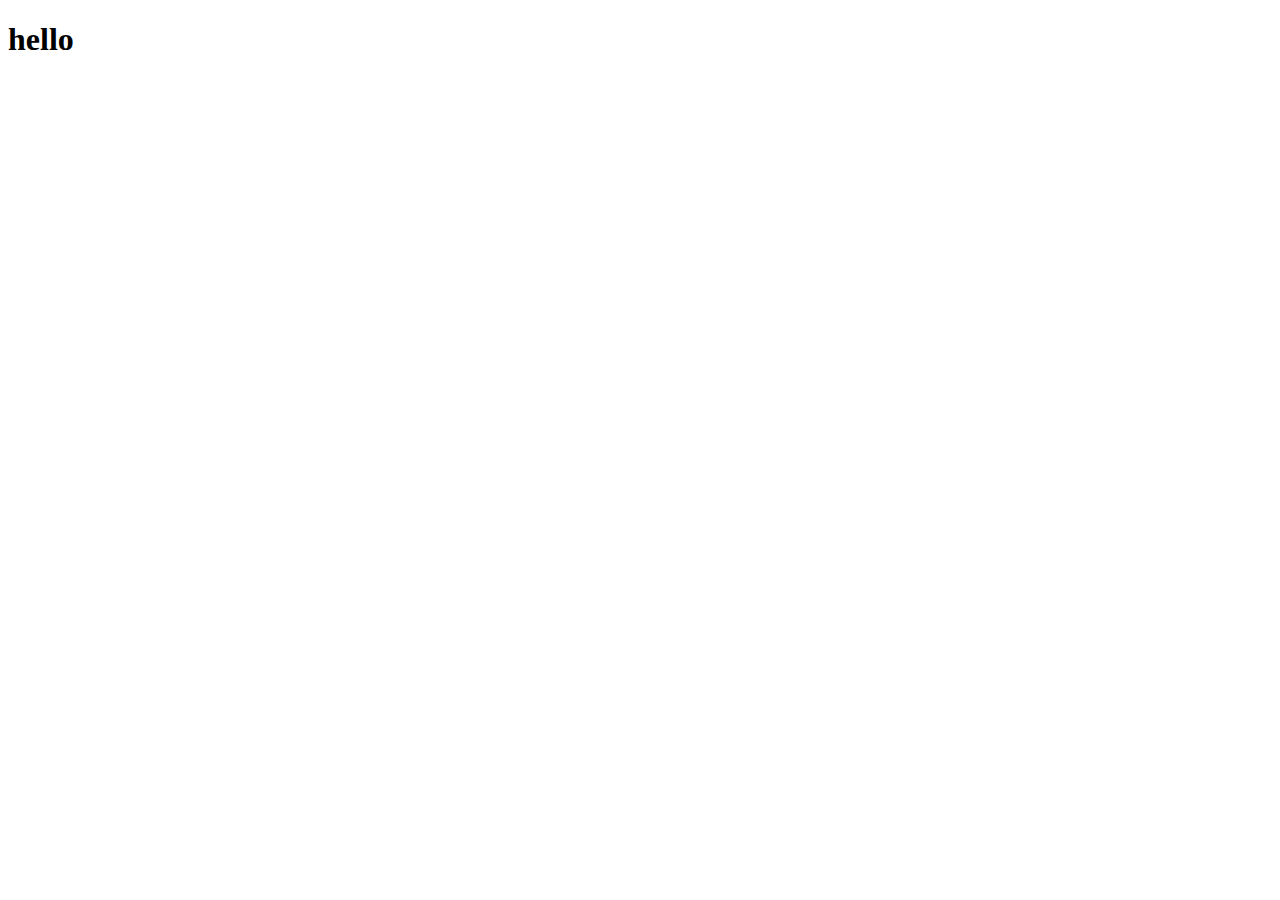
==== index.html @ 2ca87f74 "adfasdfasd" ====
<!DOCTYPE html>
<html lang="en">
<head>
    <meta charset="UTF-8">
    <meta http-equiv="X-UA-Compatible" content="IE=edge">
    <meta name="viewport" content="width=device-width, initial-scale=1.0">
    <title>Document</title>
</head>
<body>
    <h1> hello</h1>
</body>
</html>
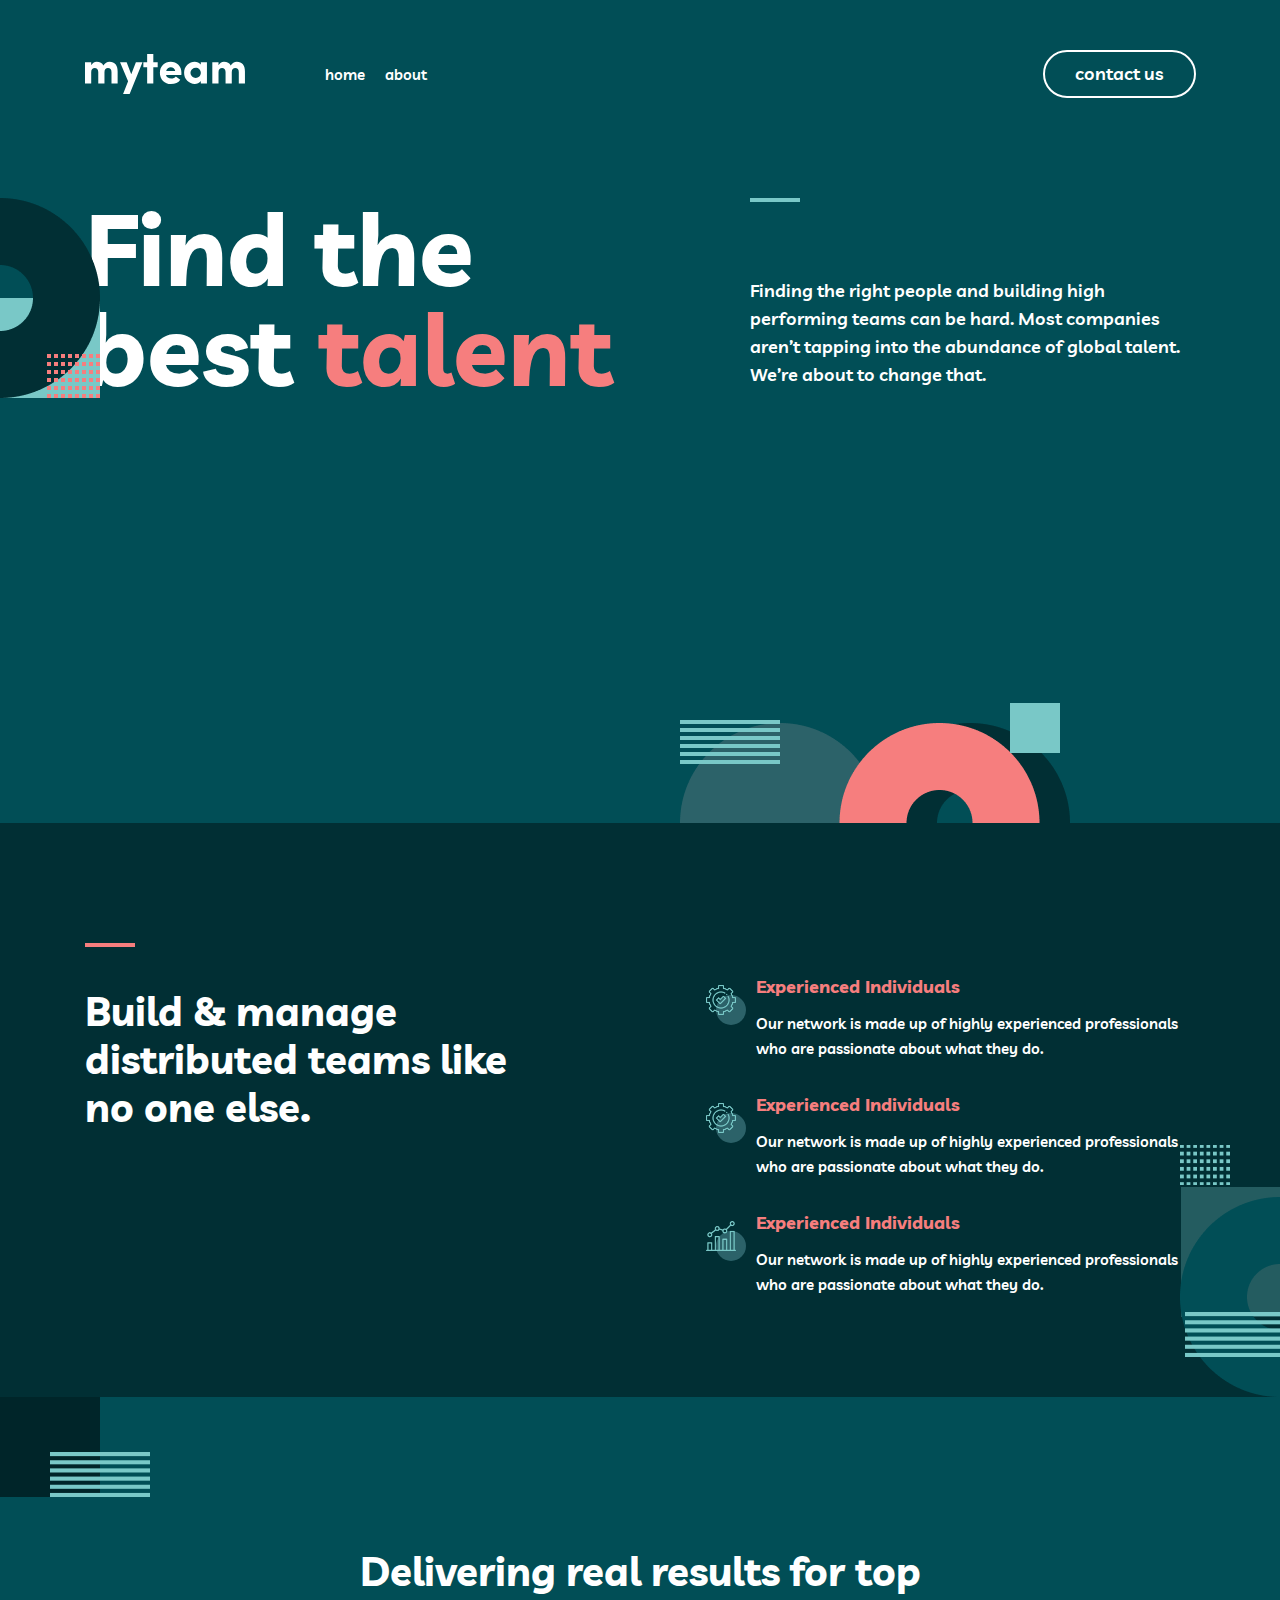
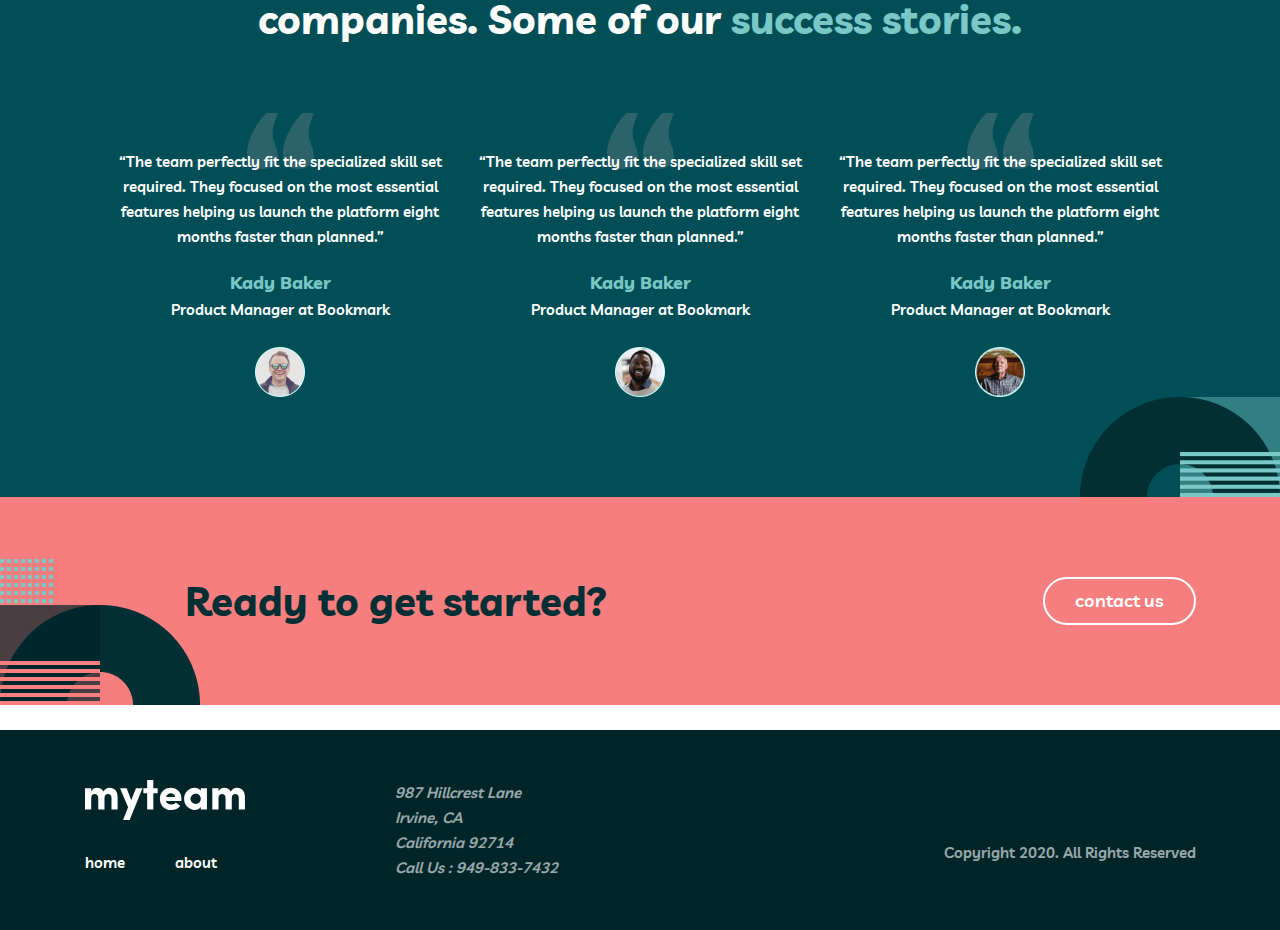
==== commit 9ddb5560: "home qismi tayyor" ====
--- a/index.html
+++ b/index.html
@@ -5,8 +5,189 @@
     <meta http-equiv="X-UA-Compatible" content="IE=edge">
     <meta name="viewport" content="width=device-width, initial-scale=1.0">
     <title>Document</title>
+    <link rel="stylesheet" href="./normalize.css">
+    <link rel="stylesheet" href="./style.css">
+    <link rel="stylesheet" href="https://cdnjs.cloudflare.com/ajax/libs/font-awesome/6.5.1/css/all.min.css"
+        integrity="sha512-DTOQO9RWCH3ppGqcWaEA1BIZOC6xxalwEsw9c2QQeAIftl+Vegovlnee1c9QX4TctnWMn13TZye+giMm8e2LwA=="
+        crossorigin="anonymous" referrerpolicy="no-referrer" />
 </head>
 <body>
-    <h1> hello</h1>
+    <header class="header">
+        <div class="container header-container">
+            <div class="header logo">
+                <a href="./index.html"><img src="./images/header-logo.svg" alt=""></a>
+            </div>
+            <ul class="header-list">
+                <li class="header-item"> 
+                     <a class="header-link" href="./index.html" >home</a>
+                </li>
+                <li class="header-item">
+                    <a class="header-link" href="./index-page/about.html">about</a>
+                </li>
+            </ul>
+            <a class="header-button btn" href="">contact us</a>
+        </div>
+    </header>
+     <main class="main">
+        <div class="main-hero">
+            <div class="hero-img-left">
+                <img class="hero-img-left-black" src="./images/image-black.png" alt="">
+                <img class="hero-img-left-2" src="./images/image-2.png" alt="">
+                <img class="hero-img-left-blue" src="/images/image-blue.png" alt="">
+            </div>
+            <div class="hero-img-right">
+                <img class="hero-img-right-past" src="./images/image-red-past.png" alt="">
+                <img class="hero-img-right-1" src="./images/images-1.png" alt="">
+                <img class="hero-img-right-kok" src="/images/image-kok.png" alt="">
+                <img class="hero-img-right-blue" src="./images/image-blue.png" alt="">
+                <img class="hero-img-right-past-kok" src="./images/image-main-past-kok.png" alt="">
+            </div>
+            <div class="container main-hero-container">
+                <h1 class="main-hero-title">Find the <br> best <span class="title-span">talent</span> </h1>
+                  <div class="main-hero-box">
+                       <div class="line"></div>
+                       <p class="description-hero">Finding the right people and building high performing teams can be hard. Most companies aren’t tapping into the
+                    abundance of global talent. We’re about to change that.</p>
+                </div>
+            </div>
+        </div>
+        <div class="main-project">
+            <div class="main-project-img-box">
+                <img class="main-project-img-box_kok2" src="./images/image-main-kok2.png" alt=""width="100"   height="200">
+                <img class="main-project-img-box_kok" src="/images/image-main-kok.png" alt=""width="50"   height="40">
+                <img class="main-project-img-box_1" src="./images/images-1.png" alt=""width="95"   height="45">
+                <img class="main-project-img-box_blue" src="/images/image-blue.png" alt=""width="99"   height="130">
+            </div>
+            <div class="container main-project-container">
+                <div class="main-project-box">
+                    <div class="project-box-line"></div>
+                    <h2 class="project-box-title">
+                        Build & manage distributed teams like no one else.
+                     </h2>
+
+                </div>
+                <div class="main-project-box-right">
+                    <div class="project-aside">
+                        <div class="project-aside-content">
+                              <img src="./images/image-easy.png" alt="" width="30" height="30">
+                        </div>
+                        <div class="project-side-row">
+                            <h3 class="project-side-row-title">Experienced Individuals</h3>
+                            <p class="project-side-row-description">Our network is made up of highly experienced professionals who are passionate about what they do.</p>
+                        </div>
+                    </div>
+                    <div class="project-aside">
+                        <div class="project-aside-content">
+                            <img src="./images/image-easy.png" alt="" width="30" height="30">
+                        </div>
+                        <div class="project-side-row">
+                            <h3 class="project-side-row-title">Experienced Individuals</h3>
+                            <p class="project-side-row-description">Our network is made up of highly experienced professionals who are
+                                passionate about what they do.</p>
+                        </div>
+                    </div>
+                    <div class="project-aside">
+                        <div class="project-aside-content">
+                            <img src="./images/image-enhanced.png" alt="" width="30" height="30">
+                        </div>
+                        <div class="project-side-row">
+                            <h3 class="project-side-row-title">Experienced Individuals</h3>
+                            <p class="project-side-row-description">Our network is made up of highly experienced professionals who are
+                                passionate about what they do.</p>
+                        </div>
+                    </div>
+                </div>
+            </div>
+        </div>
+        <div class="main-collection">
+            <div class="main-collection-box-left">
+                <img class="main-collection-box-left-black" src="./images/image-black-main.png" alt=""width="100" height="100">
+                <img class="main-collection-box-left-1" src="./images/images-1.png" alt=""width="100" height="45">
+            </div>
+            <div class="main-collection-box-right">
+                <img class="main-collection-box-right-past-kok" src="./images/image-main-past-kok.png" alt=""width="200">
+                <img class="main-collection-box-right-1" src="./images/images-1.png" alt=""width="100" height="45">
+                <img class="main-collection-box-right-blue" src="./images/image-blue.png" alt=""width="100" height="100">
+            </div>
+            <div class="collection-container container">
+                 <h2 class="collection-title"> 
+                    Delivering real results for top <br> companies. Some of our <span class="collection-title-span">success stories.</span>
+                </h2>
+               <div class="collection-box">
+                <div class="collection-wrapper">
+                <img class="collection-wrapper-img" src="./images/image-im'g.png" alt="">
+                <p class="collection-wrapper-descrption">“The team perfectly fit the specialized skill set required. They focused on
+                    the most essential features helping us
+                    launch the platform eight months faster than planned.”</p>
+                <div class="collection-wrapper_box">
+                    <h3 class="collection-wrapper_box-title">Kady Baker</h3>
+                    <p class="collection-wrapper_box-desc">Product Manager at Bookmark</p>
+                    <img class="collection-wrapper_box_img" src="./images/about/cristiano.png" alt="" width="50" height="50">
+                </div>
+            </div>
+            <div class="collection-wrapper">
+                <img class="collection-wrapper-img" src="./images/image-im'g.png" alt="">
+                <p class="collection-wrapper-descrption">“The team perfectly fit the specialized skill set required. They focused on
+                    the most essential features helping us
+                    launch the platform eight months faster than planned.”</p>
+                <div class="collection-wrapper_box">
+                    <h3 class="collection-wrapper_box-title">Kady Baker</h3>
+                    <p class="collection-wrapper_box-desc">Product Manager at Bookmark</p>
+                    <img class="collection-wrapper_box_img" src="./images/about/cruz.png" alt="" width="50" height="50">
+                </div>
+            </div>
+            <div class="collection-wrapper">
+                <img class="collection-wrapper-img" src="./images/image-im'g.png" alt="">
+                <p class="collection-wrapper-descrption">“The team perfectly fit the specialized skill set required. They focused on
+                    the most essential features helping us
+                    launch the platform eight months faster than planned.”</p>
+                <div class="collection-wrapper_box">
+                    <h3 class="collection-wrapper_box-title">Kady Baker</h3>
+                    <p class="collection-wrapper_box-desc">Product Manager at Bookmark</p>
+                    <img class="collection-wrapper_box_img" src="/images/arthur-imgae.png" alt="" width="50" height="50">
+                </div>
+            </div></div>
+            </div>
+        </div>
+        <div class="cta">
+            <img class="cta-img-past-kok" src="./images/image-main-past-kok.png" alt="">
+            <img class="cta-img-com" src="./images/CombineShape-image.png" alt="">
+            <img class="cta-img-black" src="./images/image-black-main.png" alt="">
+            <img class="cta-img-2" src="./images/image-main-kok.png" alt="">
+            <div class="cta-container container">
+                <h2 class="cta-container-title">Ready to get started?</h2>
+                <a class="header-button btn" href="">contact us</a>
+            </div>
+        </div>
+    </main> -->
+    <footer class="footer">
+    <div class="footer-container container">
+        <div class="footer-sidebar">
+            <a href=""><img src="./images/header-logo.svg" alt="" class="footer-logo"></a>
+            <ul class="footer_list">
+                <li class="footer_item">
+                    <a href="" class="footer_link">home</a>
+                </li>
+                <li class="footer_item">
+                    <a href="" class="footer_link">about</a>
+                </li>
+            </ul>
+        </div>
+        <address class="footer-adress">
+      <p class="address-p">987 Hillcrest Lane <br> Irvine, CA <br> California 92714 <br> Call Us : 949-833-7432</p>
+        </address>
+        <div class="footer-widget">
+            <div class="footer_icons">
+                <i class="fa-brands fa-square-facebook"  width="30" height="30" ></i>
+               <i class="fa-brands fa-pinterest" ></i>
+            <i class="fa-brands fa-square-twitter" ></i>
+            </div>
+            <p class="footer-description">Copyright 2020. All Rights Reserved
+
+            </p>
+
+        </div>
+    </div>
+    </footer>
 </body>
 </html>--- a/style.css
+++ b/style.css
@@ -0,0 +1,584 @@
+:root {
+    --background: #014E56;
+    --background-black: #1D1C1E;
+    --btn-backround: #E7816B;
+    --btn-hover: #002529;
+    --black-color: #012F34;
+    --white-color: #FFFFFF;
+    --text-background: #F67E7E;
+}
+
+
+/* livvic-500 - latin */
+@font-face {
+    font-display: swap;
+    /* Check https://developer.mozilla.org/en-US/docs/Web/CSS/@font-face/font-display for other options. */
+    font-family: 'Livvic';
+    font-style: normal;
+    font-weight: 500;
+    src: url('/font/livvic-v14-latin-500.woff2') format('woff2');
+    /* Chrome 36+, Opera 23+, Firefox 39+, Safari 12+, iOS 10+ */
+}
+
+/* livvic-600 - latin */
+@font-face {
+    font-display: swap;
+    /* Check https://developer.mozilla.org/en-US/docs/Web/CSS/@font-face/font-display for other options. */
+    font-family: 'Livvic';
+    font-style: normal;
+    font-weight: 600;
+    src: url('/font/livvic-v14-latin-600.woff2') format('woff2');
+    /* Chrome 36+, Opera 23+, Firefox 39+, Safari 12+, iOS 10+ */
+}
+
+/* livvic-700 - latin */
+@font-face {
+    font-display: swap;
+    /* Check https://developer.mozilla.org/en-US/docs/Web/CSS/@font-face/font-display for other options. */
+    font-family: 'Livvic';
+    font-style: normal;
+    font-weight: 700;
+    src: url('/font/livvic-v14-latin-700.woff2') format('woff2');
+    /* Chrome 36+, Opera 23+, Firefox 39+, Safari 12+, iOS 10+ */
+}
+
+* {
+    margin: 0;
+    padding: 0;
+    box-sizing: border-box;
+}
+
+a {
+    text-decoration: none;
+}
+
+ol,
+ul {
+    list-style: none;
+}
+
+img {
+    display: flex;
+    object-fit: cover;
+
+}
+
+h1 {
+    margin: 0;
+    font-size: 64px;
+    line-height: 56px;
+    font-weight: 700;
+}
+
+h2 {
+    font-size: 40px;
+    line-height: 48px;
+    font-weight: 700;
+}
+
+h3 {
+    font-size: 18px;
+    line-height: 28px;
+    font-weight: 700;
+
+}
+
+html {
+    height: 100%;
+}
+
+body {
+    font-family: 'Livvic',sans-serif;
+    font-size: 15px;
+    line-height: 25px;
+    font-weight: 600;
+    height: 100%;
+    display: flex;
+    flex-direction: column;
+    color: var(--white-color);
+}
+
+
+.btn {
+    width: 153px;
+    height: 48px;
+    border-radius: 25px;
+    padding: 8px 12px;
+    background: transparent;
+    cursor: pointer;
+}
+
+
+
+.container {
+    width: 100%;
+    max-width: 1211px;
+    margin-left: auto;
+    margin-right: auto;
+    padding-right: 50px;
+    padding-left: 50px;
+}
+
+
+/* header qismi */
+
+
+.header-container {
+    display: flex;
+    align-items: center;
+    padding: 50px;
+}
+
+.header {
+   background-color: var(--background);
+}
+
+.logo {
+    margin-right: 80px;
+}
+
+.header-list {
+    margin-right: auto;
+    display: flex;
+    gap: 20px;
+}
+
+
+.header-link {
+    color: var(--white-color);
+    transition: 0.4s;
+}
+.header-link:hover {
+    color: var(--text-background);
+}
+
+.header-button {
+    color: var(--white-color);
+    border: 2px solid #ffffff;
+    font-size: 18px;
+    line-height: 28px;
+    transition: 0.5s;
+    text-align: center;
+}
+.header-button:hover{
+    color: var(--btn-hover);
+    background: var(--white-color);
+}
+/* main -Hero  */
+.main {
+    flex-grow: 1;
+}
+
+
+.main-hero {
+    background: var(--background);
+    position: relative;
+    height: 75vh;
+}
+
+
+
+.main-hero-container {
+    padding: 50px;
+    display: flex;
+    gap: 30px;
+}
+
+.main-hero-title {
+    width: 635px;
+    font-size: 100px;
+    line-height: 100px;
+}
+.title-span {
+    color: var(--text-background);
+}
+
+.main-hero-box {
+    width: 440px;
+}
+
+.line {
+    width: 50px;
+    height: 4px;
+    background: #79C8C7;
+    margin-bottom: 75px;
+}
+
+.description-hero {
+    line-height: 28px;
+    font-size: 18px;
+}
+
+.hero-img-left {
+    position: absolute;
+    top: 50px;
+    height: 200px;
+    width: 100px;
+    
+}
+
+.hero-img-left-black {
+position: absolute; 
+z-index: 3;
+}
+
+.hero-img-left-2 {
+    position: absolute;
+    bottom: 0;
+    right: 0;
+    z-index: 4; 
+}
+
+.hero-img-left-blue {
+    position: absolute;
+    bottom: 0;
+}
+
+.hero-img-right {
+    position: absolute;
+    bottom: 0;
+    right: 100px;
+    width: 500px;
+    height: 200px;
+}
+
+.hero-img-right-past {
+    position: absolute;
+    bottom: 0;
+    right: 140px;
+    z-index: 1;
+}
+
+.hero-img-right-1 {
+    top: 97px;
+    position: absolute;
+    z-index: 1;
+}
+
+.hero-img-right-kok {
+    position: absolute;
+    bottom: 0;
+}
+
+.hero-img-right-blue {
+    width: 50px;
+    position: absolute;
+    right: 120px;
+    top: 80px;
+    z-index: 1;
+}
+.hero-img-right-past-kok {
+    position: absolute;
+    bottom: 0;
+    right: 110px;
+}
+
+/* main-project */
+.main-project {
+    background: var(--black-color);
+    position: relative;
+}
+
+
+.main-project-container {
+    padding: 100px 50px 100px 50px;
+    display: flex;
+   justify-content: space-between;
+    
+}
+
+.main-project-box {
+  width: 430px;
+}
+
+.project-box-line {
+   width: 50px;
+   height: 4px;
+   background-color: var(--text-background);
+   margin-bottom: 40px;
+   margin-top: 20px;
+
+}
+
+
+.main-project-box-right {
+   display: flex;
+   flex-direction: column;
+   padding-top: 50px;
+   gap: 30px;
+}
+
+.project-aside {
+    display: flex;
+    align-items: center;
+    gap: 10px;
+}
+
+.project-aside-content {
+    background: #2C6269;
+    border-radius: 50%;
+    width: 30px;
+    height: 30px;
+    margin-top: -15px;
+
+}
+.project-aside-content img {
+margin-top: -10px;
+margin-left: -10px;
+}
+
+.project-side-row {
+    width: 440px;
+}
+
+.project-side-row-title {
+    color: var(--text-background);
+    margin-bottom: 10px;
+}
+.main-project-img-box {
+    position: absolute;
+    bottom: 0;
+    right: 0;
+    width: 200px;
+    height: 300px;
+}
+
+.main-project-img-box_kok2 {
+    position: absolute;
+    bottom: 0;
+    right: 0;
+    z-index: 3;
+
+}
+
+.main-project-img-box_kok {
+    position: absolute;
+    right: 50px;
+    top: 48px;
+
+}
+
+.main-project-img-box_1 {
+    position: absolute;
+    right: 0;
+    bottom: 40px;
+    z-index: 4;
+}
+
+.main-project-img-box_blue {
+    position: absolute;
+    right: 0;
+    bottom: 80px;
+    opacity: 0.3;
+}
+
+/* MAIN-COLLECTION */
+.main-collection {
+    background: var(--background);
+    position: relative;
+  
+}
+
+.collection-container {
+    padding: 100px 50px 100px 50px;
+    display: flex;
+    flex-direction: column;
+    align-items: center;
+}
+
+
+.collection-title {
+    text-align: center;
+    width: 930px;
+    margin-top: 50px;
+}
+.collection-title-span {
+    color: #79C8C7;
+}
+.collection-box {
+    display: flex;
+    gap: 10px;
+}
+
+.collection-wrapper {
+    width: 350px;
+    display: flex;
+    flex-direction: column;
+    align-items: center;
+    margin-top: 70px;
+}
+
+
+
+.collection-wrapper-descrption {
+    margin-top: -20px;
+    text-align: center;
+}
+
+.collection-wrapper_box {
+    margin-top: 20px;
+    display: flex;
+    flex-direction: column;
+    align-items: center;
+}
+
+.collection-wrapper_box-title {
+    color: #79C8C7;
+}
+
+
+.collection-wrapper_box_img {
+    margin-top: 25px;
+}
+.main-collection-box-left {
+    position: absolute;
+}
+
+.main-collection-box-left-black {
+    position: absolute;
+    left: 0;
+    top: 0;
+}
+
+.main-collection-box-left-1 {
+    position: absolute;
+    left: 50px;
+    top: 55px;
+}
+
+.main-collection-box-right {
+    position: absolute;
+    right: 0;
+    bottom: 0;
+    width: 200px;
+    height: 100px;
+}
+
+.main-collection-box-right-past-kok {
+    position: absolute;
+    z-index: 3;
+}
+
+.main-collection-box-right-1 {
+    position: absolute;
+    z-index: 5;
+    right: 0;
+    bottom: 0;
+}
+
+.main-collection-box-right-blue {
+    position: absolute;
+    right: 0;
+     bottom: 0;
+     opacity: 0.4;
+}
+
+/* CTA-QISMI */
+.cta {
+    background-color: var(--text-background);
+    position: relative;
+}
+
+.cta-container {
+    padding: 80px 50px 80px 50px;
+    display: flex;
+    align-items: center;
+    justify-content: space-between;
+}
+
+
+.cta-container-title {
+    color: var(--black-color);
+    margin-left: 100px;
+}
+
+.cta-container-button {
+    margin-right: 100px;
+    border: 2px solid #012F34;
+    font-size: 18px;
+    line-height: 28px;
+    transition: 0.4s;
+}
+.cta-container-button:hover {
+  background-color: var(--black-color);
+  color: var(--white-color);
+}
+
+
+.cta-img-past-kok {
+    position: absolute;
+    bottom: 0;
+}
+
+.cta-img-com {
+    position: absolute;
+    bottom: 0;
+    z-index: 5 ;
+}
+
+.cta-img-black {
+    position: absolute;
+    bottom: 0;
+    opacity: 0.7;
+}
+
+.cta-img-2 {
+    position: absolute;
+    top: 62px;
+}
+
+
+/* FOOTER - QISMI */
+.footer {
+background-color: #002529;
+}
+
+.footer-container {
+    display: flex;
+    padding: 50px;
+}
+
+
+
+.footer-sidebar {
+    display: flex;
+    flex-direction: column;
+    gap: 30px;
+}
+
+
+.footer_list {
+    display: flex;
+    align-items: center;
+    gap: 50px;
+}
+
+
+
+.footer_link {
+    color: var(--white-color);
+        transition: 0.4s;
+}
+.footer_link:hover{
+    color: var(--text-background);
+}
+
+.footer-adress {
+    margin-left: 150px;
+    margin-right: auto;
+    opacity: 0.6;
+}
+
+
+
+
+.footer_icons {
+   margin-left: 200px;
+}
+
+
+
+.footer-description {
+   margin-top: 60px;
+   opacity: 0.6;
+}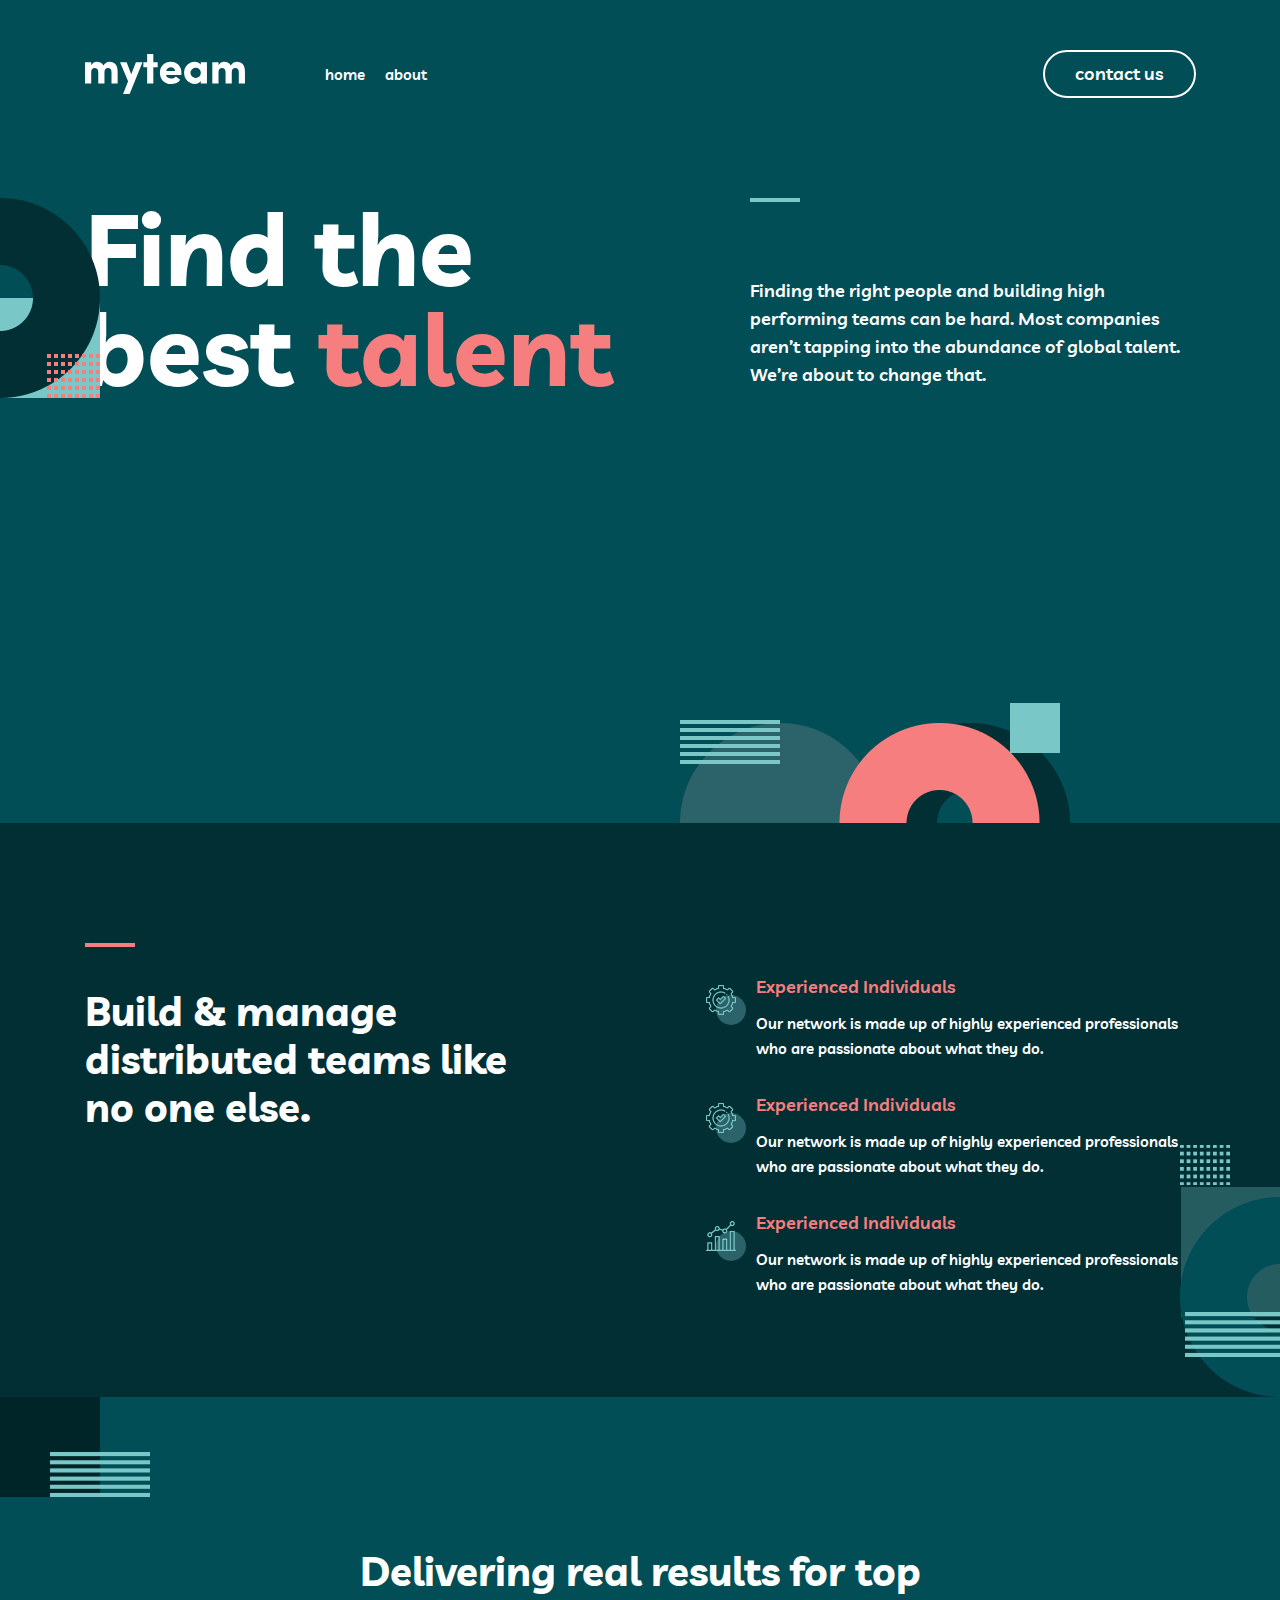
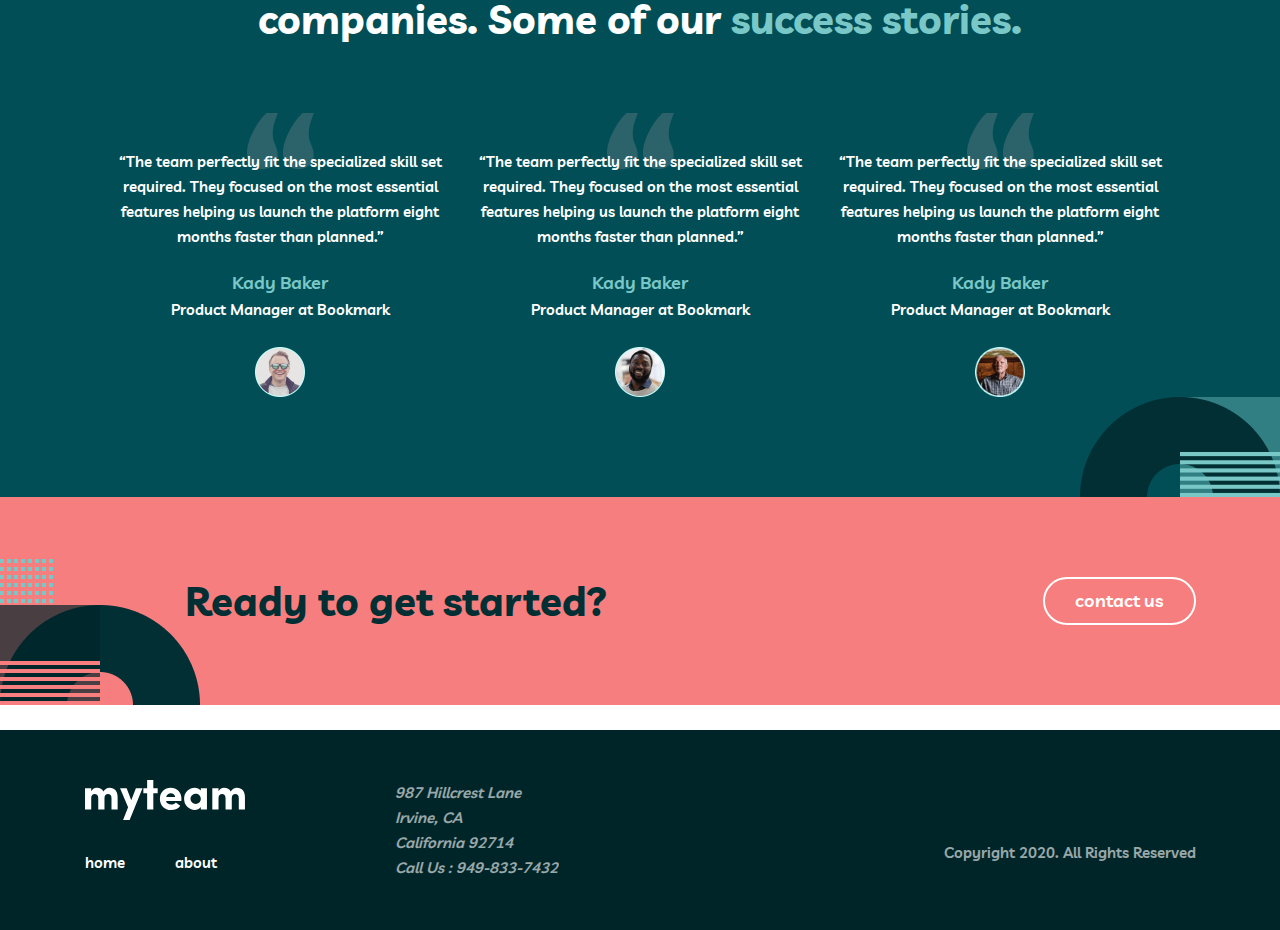
==== commit fd9e6fea: "tayyor" ====
--- a/index.html
+++ b/index.html
@@ -25,7 +25,7 @@
                     <a class="header-link" href="./index-page/about.html">about</a>
                 </li>
             </ul>
-            <a class="header-button btn" href="">contact us</a>
+            <a class="header-button btn" href="/index-page/contact.html">contact us</a>
         </div>
     </header>
      <main class="main">
@@ -156,20 +156,20 @@
             <img class="cta-img-2" src="./images/image-main-kok.png" alt="">
             <div class="cta-container container">
                 <h2 class="cta-container-title">Ready to get started?</h2>
-                <a class="header-button btn" href="">contact us</a>
+                <a class="header-button btn" href="/index-page/contact.html">contact us</a>
             </div>
         </div>
     </main> -->
     <footer class="footer">
     <div class="footer-container container">
         <div class="footer-sidebar">
-            <a href=""><img src="./images/header-logo.svg" alt="" class="footer-logo"></a>
+            <a href="/index.html"><img src="./images/header-logo.svg" alt="" class="footer-logo"></a>
             <ul class="footer_list">
                 <li class="footer_item">
-                    <a href="" class="footer_link">home</a>
+                    <a href="/index.html" class="footer_link">home</a>
                 </li>
                 <li class="footer_item">
-                    <a href="" class="footer_link">about</a>
+                    <a href="/index-page/about.html" class="footer_link">about</a>
                 </li>
             </ul>
         </div>
--- a/style.css
+++ b/style.css
@@ -79,7 +79,7 @@
 h3 {
     font-size: 18px;
     line-height: 28px;
-    font-weight: 700;
+    font-weight: 600;
 
 }
 
@@ -581,4 +581,370 @@
 .footer-description {
    margin-top: 60px;
    opacity: 0.6;
+}
+
+
+
+/* ABOUT PAGE QISMI */
+.about_hero {
+    background-color: var(--background);
+    position: relative;
+}
+.about-hero-container {
+    padding: 90px 50px 90px 50px;
+    display: flex;
+    align-items: center;
+    justify-content: space-between;
+}
+
+.about-hero_box {
+    width: 730px;
+    margin-top: 30px;
+}
+
+.about-hero_line {
+    width: 50px;
+    height: 4px;
+    background-color: var(--text-background);
+}
+
+.about-hero_description {
+    margin-top: 50px;
+}
+
+
+.about-hero-box-img {
+    position: absolute;
+    width: 250px;
+    height: 250px;
+    bottom: 0;
+    right: 0;
+}
+
+.about-hero-box-img-qizil {
+    position: absolute;
+    bottom: 0;
+        right: 0;
+        z-index: 3;
+}
+
+.about-hero-box-img-1 {
+    position: absolute;
+    bottom: 155px;
+        right: 0;
+        z-index: 5;
+    }
+
+
+.about-hero-box-img-black {
+    position: absolute;
+    bottom: 95px;
+    right: 0;
+    opacity: 0.3;
+}
+
+
+/* ABOUT-COLLCTION QISM */
+
+.about-collection {
+    background-color: #004047;
+    position: relative;
+}
+
+
+.about-collection-container {
+    padding: 80px 50px 80px 50px;
+    display: flex;
+    flex-direction: column;
+    align-items: center;
+}
+.about-meet {
+    margin-top: 50px;
+}
+.about-collection_list {
+      flex-wrap: wrap;
+        display: flex;
+        gap: 25px;
+
+}
+
+.about-collection_item {
+    display: flex;
+        flex-direction: column;
+        align-items: center;
+        background-color: var(--black-color);
+    width: 350px;
+    margin-top: 50px;
+}
+
+.about-collection_item-img {
+    margin-top: 20px;
+}
+
+.about-collection_item-title {
+    margin-top: 12px;
+    color: #79C8C7;
+}
+
+.about-collection_item-paragrph {
+    margin-top: 8px;
+}
+
+.about-collection-item-logo {
+    width: 45px;
+    height: 45px;
+    border-radius: 50%;
+    display: flex;
+    align-items: center;
+    justify-content: center;
+    background-color: var(--text-background);
+    margin-bottom: -22px;
+    margin-top: 30px;
+}
+.fa-plus {
+    color: #002529;
+}
+
+.aden-title {
+    color:#79C8C7;
+    margin-top: 20px;
+}
+
+.aden-p {
+    width: 254px;
+    margin-left: 20px;
+    margin-top: 20px;
+}
+
+.aden-box {
+    margin-top: 10px;
+    display: flex;
+    gap: 8px;
+}
+
+
+.about-collection-img-box-own {
+    position: absolute;
+    width: 200px;
+    height: 200px;
+}
+
+.about-collection-img-box-own-black {
+    position: absolute;
+    z-index: 2;
+}
+
+.about-collection-img-box-own-1 {
+    position: absolute;
+    z-index: 3;
+    top: 54px;
+}
+
+.about-collection-img-box-own-2 {
+    position: absolute;
+    z-index: 4;
+    top: 100px;
+    left: 48px;
+}
+
+.about-collection-img-box-own-blue {
+    position: absolute;
+    opacity: 0.3;
+}
+.about-collection-img-box-two {
+    position: absolute;
+    width: 200px;
+    height: 200px;
+    bottom: 0;
+    right: 0;
+}
+.about-collection-img-box-two-1 {
+    position: absolute;
+    bottom: 0;
+        right: 0;
+        z-index: 2;
+}
+
+.about-collection-img-box-two-main {
+    position: absolute;
+        bottom: 0;
+        right: 60px;
+}
+
+
+/* ABOUT PROJECT */
+.about-project {
+    background-color: var(--black-color);
+    position: relative;
+}
+
+.about-project-container {
+    padding: 100px 50px 100px 50px;
+  
+}
+
+.about-project-title {
+    margin-left: 340px;
+}
+
+.about-project_logoes {
+    display: flex;
+    margin-top: 50px;
+    align-items: center;
+    gap: 95px;
+}
+
+.about-project-img-box {
+    position: absolute;
+    width: 200px;
+    height: 200px;
+}
+.about-project-img-box-round {
+    position: absolute;
+    width: 160px;
+    height: 160px;
+    z-index: 2;
+}
+
+.about-project-img-box-1 {
+        position: absolute;
+        top: 70px;
+        z-index: 5;
+    width: 85px;
+}
+
+.about-project-img-box-blue {
+    position: absolute;
+    opacity: 0.3;
+    width: 85px;
+    height: 70px;
+}
+
+.about-project-img-box-kok {
+    position: absolute;
+    z-index: 3;
+}
+
+
+/* CONTACT QISMI */
+.contact-hero {
+    background-color: var(--background);
+    position: relative;
+}
+
+.contact-hero-left {
+    width: 540px;
+}
+.contact-hero-container {
+    padding: 50px;
+    display: flex;
+}
+
+
+.contact-hero-left-p {
+    color: var(--text-background);
+    margin-top: 40px;
+    font-size: 32px;
+    line-height: 48px;
+}
+
+.contact-hero-list {
+    margin-top: 30px;
+    display: flex;
+    flex-direction: column;
+    gap: 20px;
+}
+
+.contact-hero-item {
+    gap: 20px;
+    display: flex;
+    align-items: center;
+    margin-left: 10px;
+}
+
+.contact-hero-item-img {
+    width: 50px;
+    height: 50px;
+    border-radius: 50%;
+    background-color: #2C6269;
+}
+.contact-hero-item-img img {
+  margin-left: -10px;
+  margin-top: -10px;
+}
+
+.contact-hero-form {
+}
+
+form {
+}
+.name {
+    margin-top: 10px;
+}
+label {
+    opacity: 0.8;
+    margin-left: 10px;
+}
+.name input {
+    width: 100%;
+    background: transparent;
+    border: none;
+    border-bottom: 1px solid #FFFFFF;
+    color: var(--white-color);
+}
+
+
+.your {
+    margin-top: 10px;
+}
+
+textarea {
+    width: 100%;
+    background: transparent;
+        border: none;
+        border-bottom: 1px solid #FFFFFF;
+        height: 50px;
+}
+.button {
+    width: 123px;
+    height: 48px;
+    border-radius: 30px;
+    margin-top: 20px;
+    border: none;
+    color: #004047;
+    transition: 0.4s;
+}
+.button:hover {
+    background-color: var(--btn-hover);
+    color: var(--white-color);
+}
+
+
+.contact-hero-img-box {
+    position: absolute;
+    right: 0;
+    bottom: 0;
+    width: 200px;
+    height: 250px;
+}
+
+.contact-hero-img-box-qizil {
+    position: absolute;
+    bottom: 0;
+    right: 0;
+    z-index: 4;
+}
+
+.contact-hero-img-box-kok {
+    position: absolute;
+    bottom: 30px;
+    right: 0;
+}
+
+.contact-hero-img-box-blue {
+    position: absolute;
+    width: 50px;
+    height: 50px;
+    right: 50px;
+    top: 10px;
 }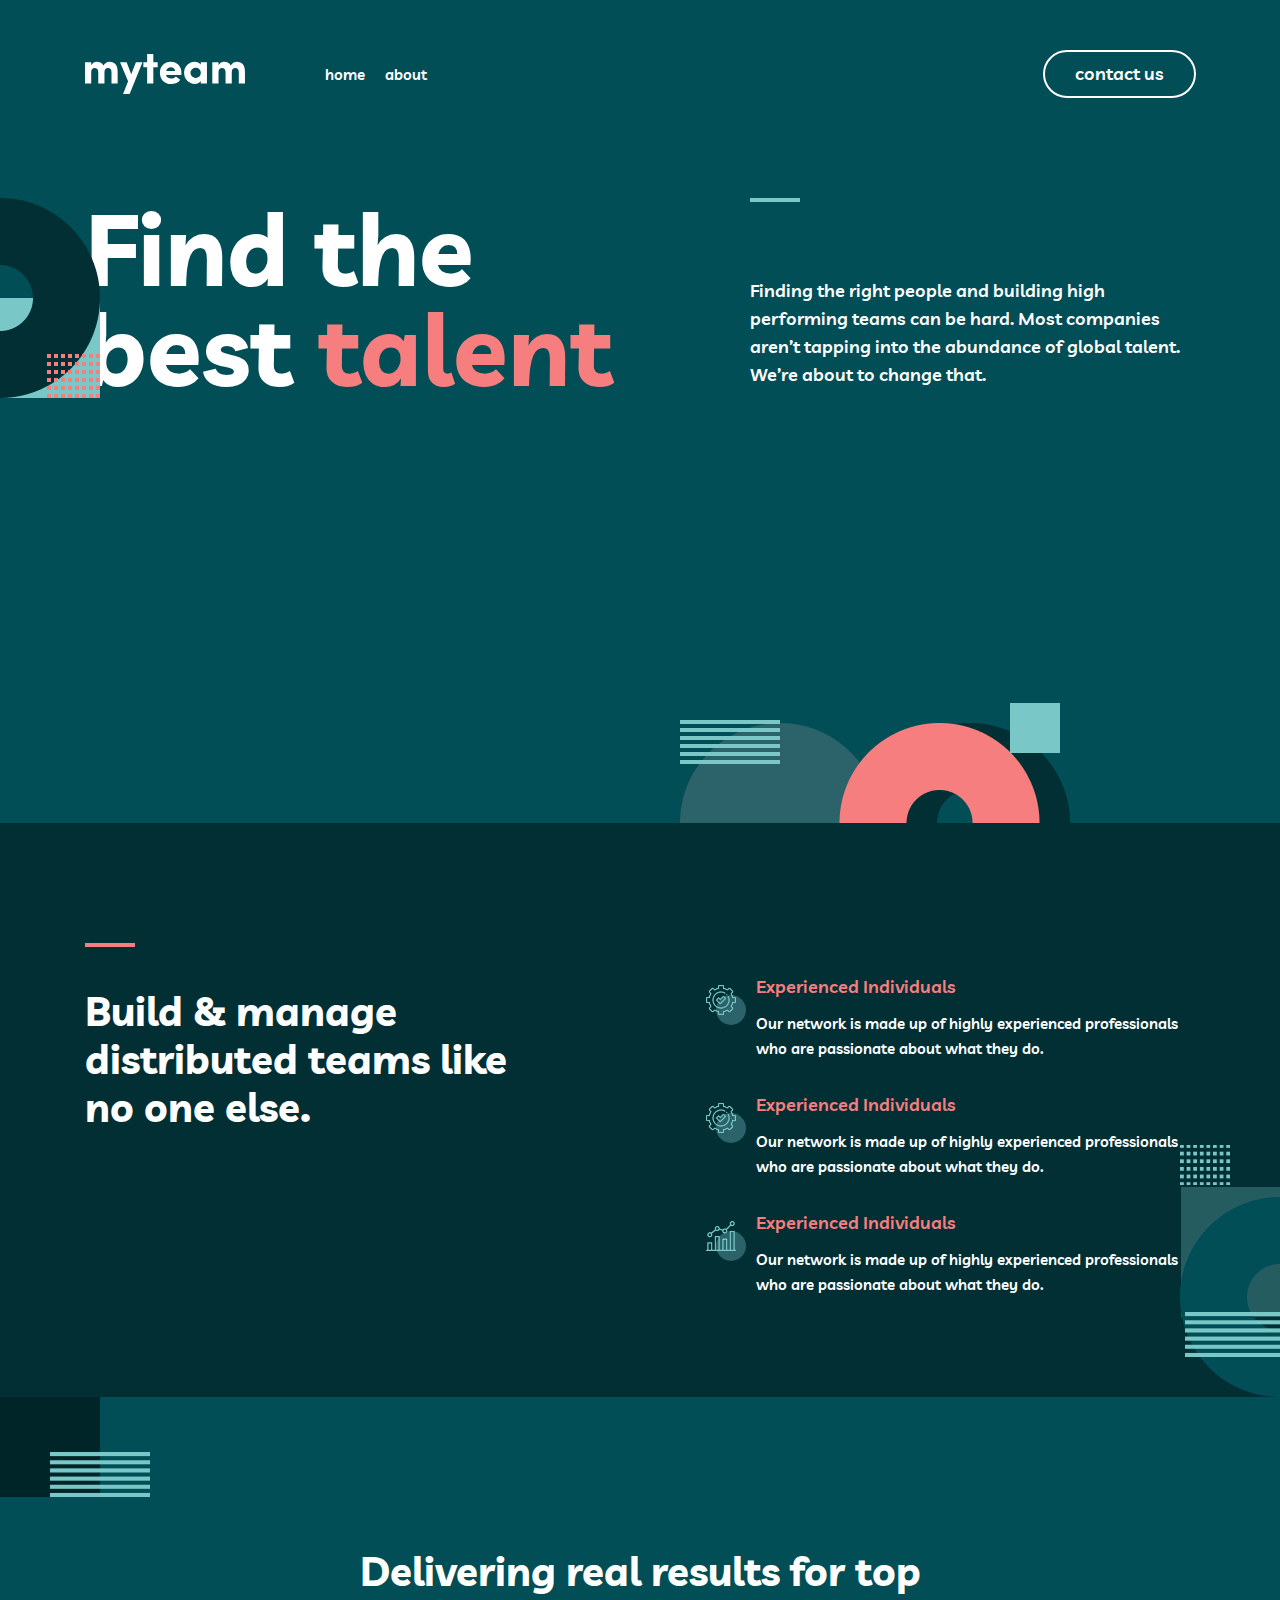
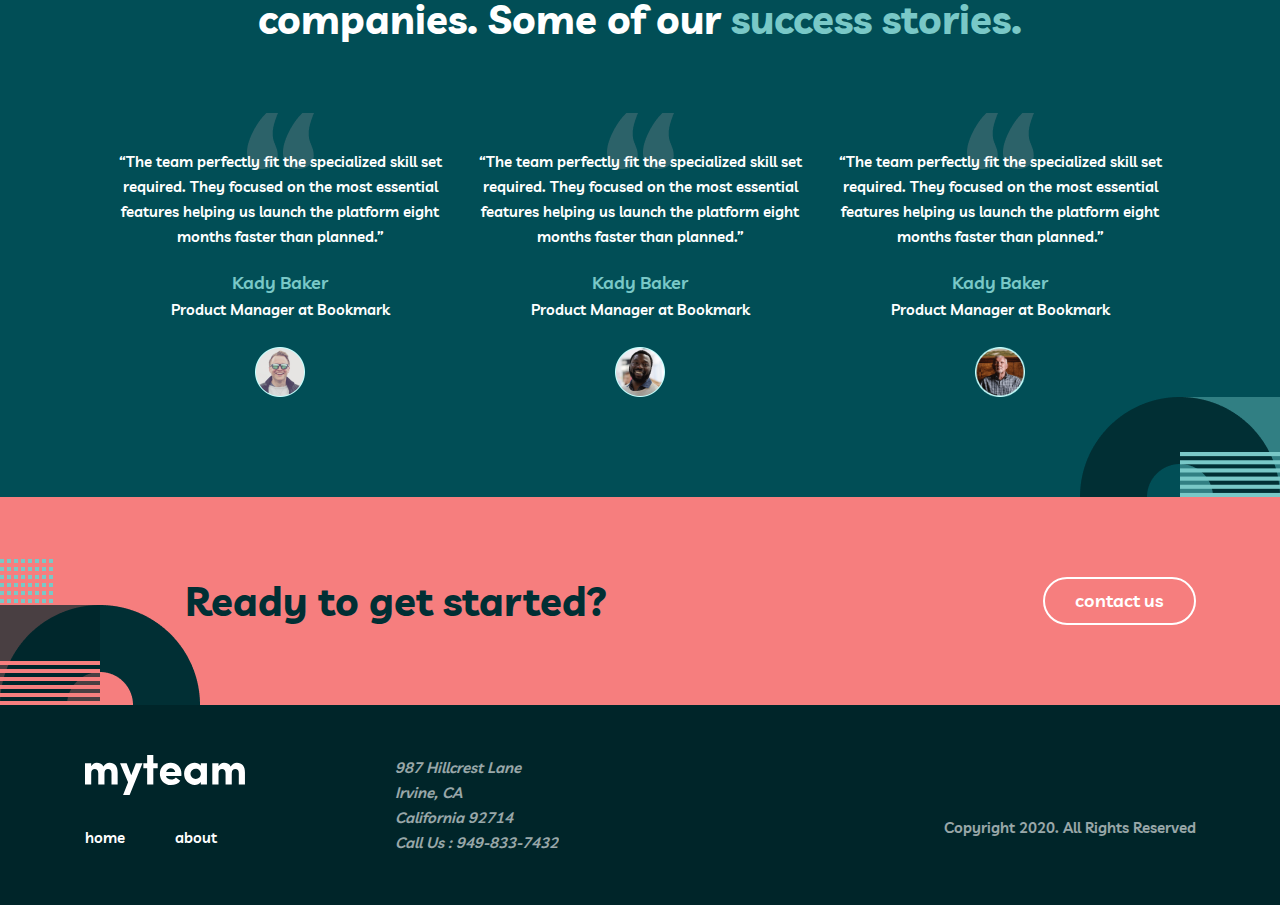
==== commit 42fd196b: "fADFAsF" ====
--- a/index.html
+++ b/index.html
@@ -159,7 +159,9 @@
                 <a class="header-button btn" href="/index-page/contact.html">contact us</a>
             </div>
         </div>
-    </main> -->
+    </main> 
+
+   
     <footer class="footer">
     <div class="footer-container container">
         <div class="footer-sidebar">
@@ -187,6 +189,7 @@
             </p>
 
         </div>
+
     </div>
     </footer>
 </body>
--- a/style.css
+++ b/style.css
@@ -167,11 +167,11 @@
 /* main -Hero  */
 .main {
     flex-grow: 1;
+    background: var(--background);
 }
 
 
 .main-hero {
-    background: var(--background);
     position: relative;
     height: 75vh;
 }
@@ -574,7 +574,11 @@
 
 .footer_icons {
    margin-left: 200px;
-}
+   gap: 10px;
+   display: flex;
+   cursor: pointer;
+}
+
 
 
 
@@ -700,6 +704,11 @@
     background-color: var(--text-background);
     margin-bottom: -22px;
     margin-top: 30px;
+    cursor: pointer;
+    transition: 0.4s;
+}
+.about-collection-item-logo:hover {
+    background-color: #79C8C7;
 }
 .fa-plus {
     color: #002529;
@@ -913,6 +922,7 @@
     border: none;
     color: #004047;
     transition: 0.4s;
+    cursor: pointer;
 }
 .button:hover {
     background-color: var(--btn-hover);
@@ -947,4 +957,19 @@
     height: 50px;
     right: 50px;
     top: 10px;
+}
+
+.fa-square-facebook {
+    font-size: 22px;
+}
+
+.fa-pinterest {
+    font-size: 22px;
+}
+
+.fa-square-twitter {
+    font-size: 22px;
+}
+.fa-instagram {
+    font-size: 22px;
 }